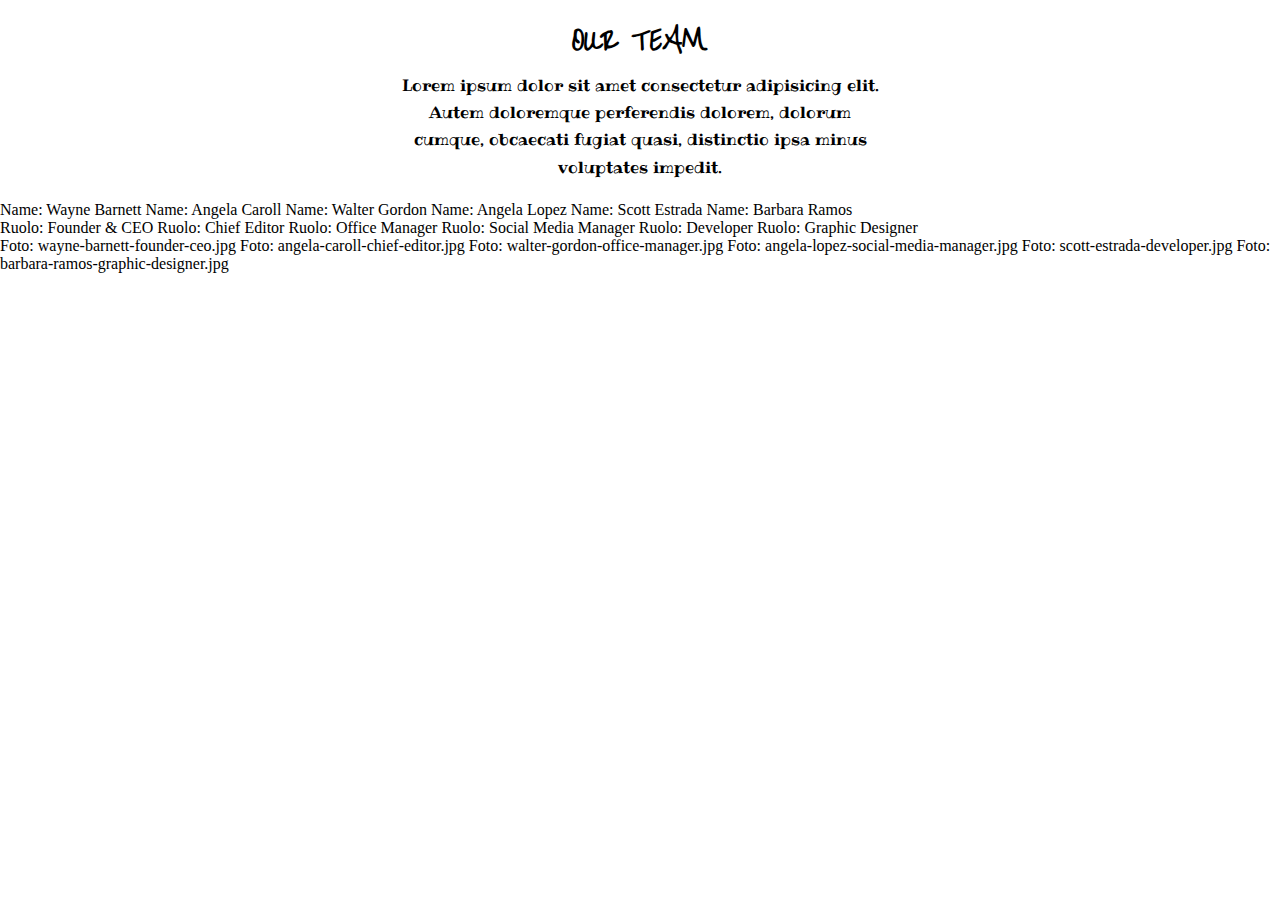
==== BONUS/index.html @ 53f08c31 "Create Folder BONUS" ====
<!DOCTYPE html>
<html lang="en">
    <head>
        <meta charset="UTF-8">
        <meta name="viewport" content="width=device-width, initial-scale=1.0">
        <link rel="preconnect" href="https://fonts.googleapis.com">
        <link rel="preconnect" href="https://fonts.gstatic.com" crossorigin>
        <link href="https://fonts.googleapis.com/css2?family=Liu+Jian+Mao+Cao&display=swap" rel="stylesheet">
        <link rel="preconnect" href="https://fonts.googleapis.com">
        <link rel="preconnect" href="https://fonts.gstatic.com" crossorigin>
        <link href="https://fonts.googleapis.com/css2?family=Liu+Jian+Mao+Cao&family=Ribeye&display=swap" rel="stylesheet">
        <link rel="stylesheet" href="./style.css">
        <title>Our Team</title>
    </head>
    <body>
        
        <header>
            <div class="header_container">
                <h3 class="title">
                    OUR TEAM
                </h3>
                <p class="description">
                    Lorem ipsum dolor sit amet consectetur adipisicing elit. Autem doloremque perferendis dolorem, dolorum cumque, obcaecati fugiat quasi, distinctio ipsa minus voluptates impedit.
                </p>
            </div>
        </header>

        <main>
            <div class="container">
                <div class="name"></div>
                <div class="role"></div>
                <div class="pic"></div>
            </div>
        </main>

        <script src="./main.js"></script>
    </body>
</html>
---- BONUS/style.css ----
*{
    margin: 0;
    padding: 0;
    box-sizing: border-box;
}


.header_container{
    margin: 20px auto;
    text-align: center;
}

.title{
    font-family: "Liu Jian Mao Cao", cursive;
    font-size: xx-large;
}

.description{
    margin: 20px 400px;
    line-height: 1.7rem;
    font-family: "Ribeye", serif;
}
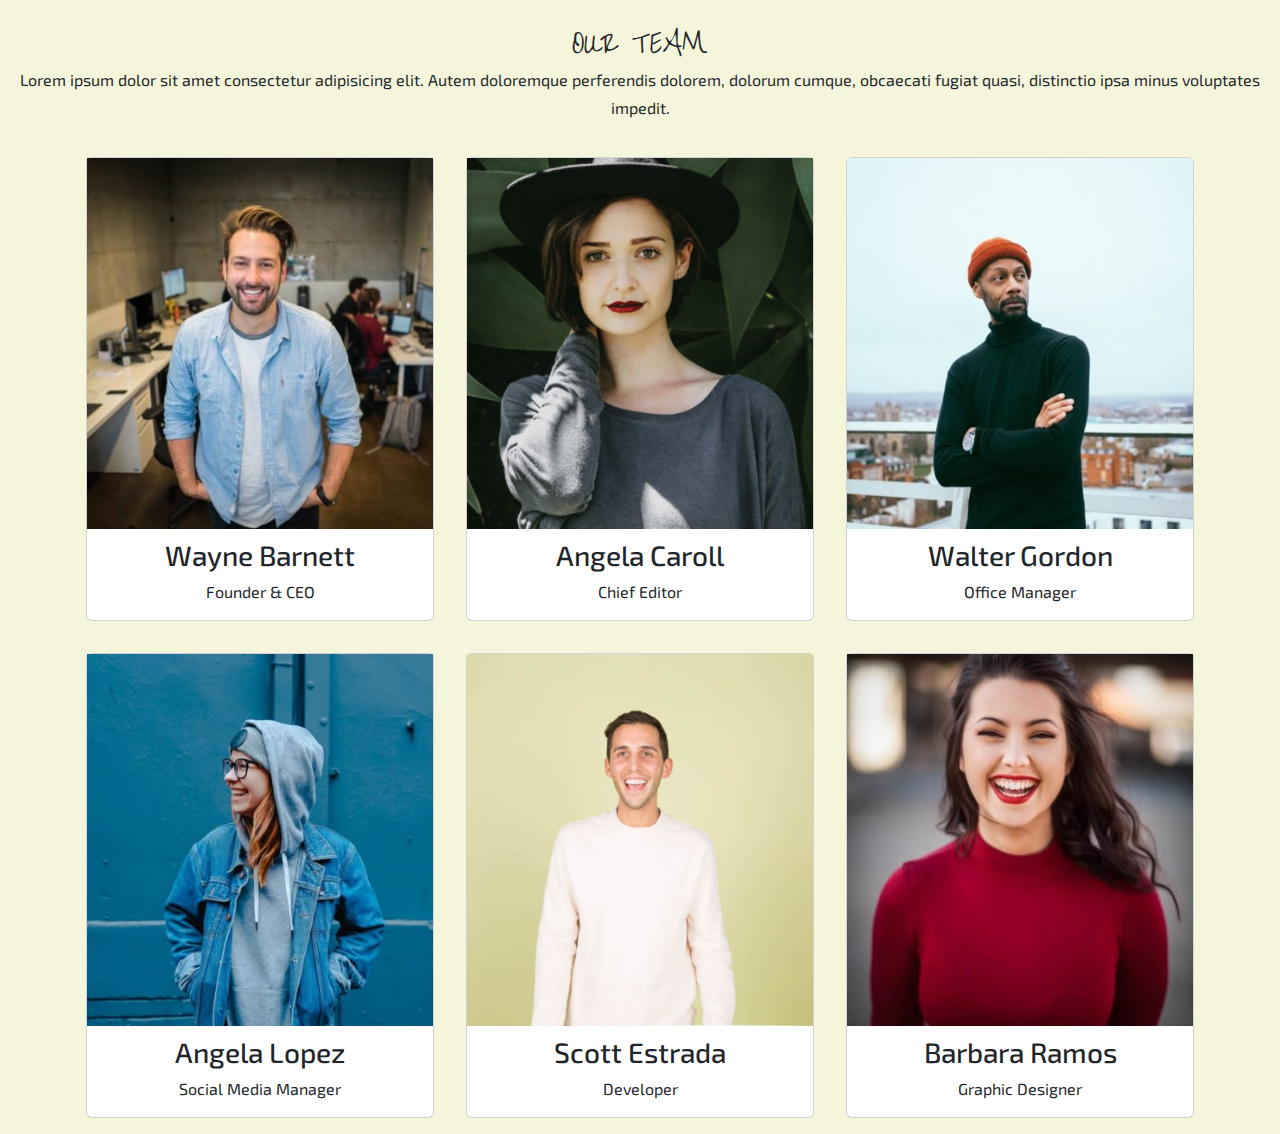
==== commit 160e6b50: "ADD: bonus" ====
--- a/BONUS/index.html
+++ b/BONUS/index.html
@@ -8,7 +8,8 @@
         <link href="https://fonts.googleapis.com/css2?family=Liu+Jian+Mao+Cao&display=swap" rel="stylesheet">
         <link rel="preconnect" href="https://fonts.googleapis.com">
         <link rel="preconnect" href="https://fonts.gstatic.com" crossorigin>
-        <link href="https://fonts.googleapis.com/css2?family=Liu+Jian+Mao+Cao&family=Ribeye&display=swap" rel="stylesheet">
+        <link href="https://fonts.googleapis.com/css2?family=Exo+2:ital,wght@0,100..900;1,100..900&display=swap" rel="stylesheet">
+        <link href="https://cdn.jsdelivr.net/npm/bootstrap@5.3.3/dist/css/bootstrap.min.css" rel="stylesheet" integrity="sha384-QWTKZyjpPEjISv5WaRU9OFeRpok6YctnYmDr5pNlyT2bRjXh0JMhjY6hW+ALEwIH" crossorigin="anonymous">
         <link rel="stylesheet" href="./style.css">
         <title>Our Team</title>
     </head>
@@ -26,13 +27,18 @@
         </header>
 
         <main>
-            <div class="container">
-                <div class="name"></div>
-                <div class="role"></div>
-                <div class="pic"></div>
-            </div>
+            <section>
+                <div class="container">
+                    <div class="row">
+                        
+                    </div>
+                </div>
+            </section>
         </main>
 
+
+        <script src="https://cdn.jsdelivr.net/npm/@popperjs/core@2.11.8/dist/umd/popper.min.js" integrity="sha384-I7E8VVD/ismYTF4hNIPjVp/Zjvgyol6VFvRkX/vR+Vc4jQkC+hVqc2pM8ODewa9r" crossorigin="anonymous"></script>
+        <script src="https://cdn.jsdelivr.net/npm/bootstrap@5.3.3/dist/js/bootstrap.min.js" integrity="sha384-0pUGZvbkm6XF6gxjEnlmuGrJXVbNuzT9qBBavbLwCsOGabYfZo0T0to5eqruptLy" crossorigin="anonymous"></script>
         <script src="./main.js"></script>
     </body>
 </html>--- a/BONUS/style.css
+++ b/BONUS/style.css
@@ -4,6 +4,9 @@
     box-sizing: border-box;
 }
 
+body{
+    background-color: beige;
+}
 
 .header_container{
     margin: 20px auto;
@@ -16,7 +19,14 @@
 }
 
 .description{
-    margin: 20px 400px;
     line-height: 1.7rem;
-    font-family: "Ribeye", serif;
+    font-family: "Exo 2", sans-serif;
+}
+
+main{
+    font-family: "Exo 2", sans-serif;
+}
+
+.member_name{
+    margin-top: 10px;
 }